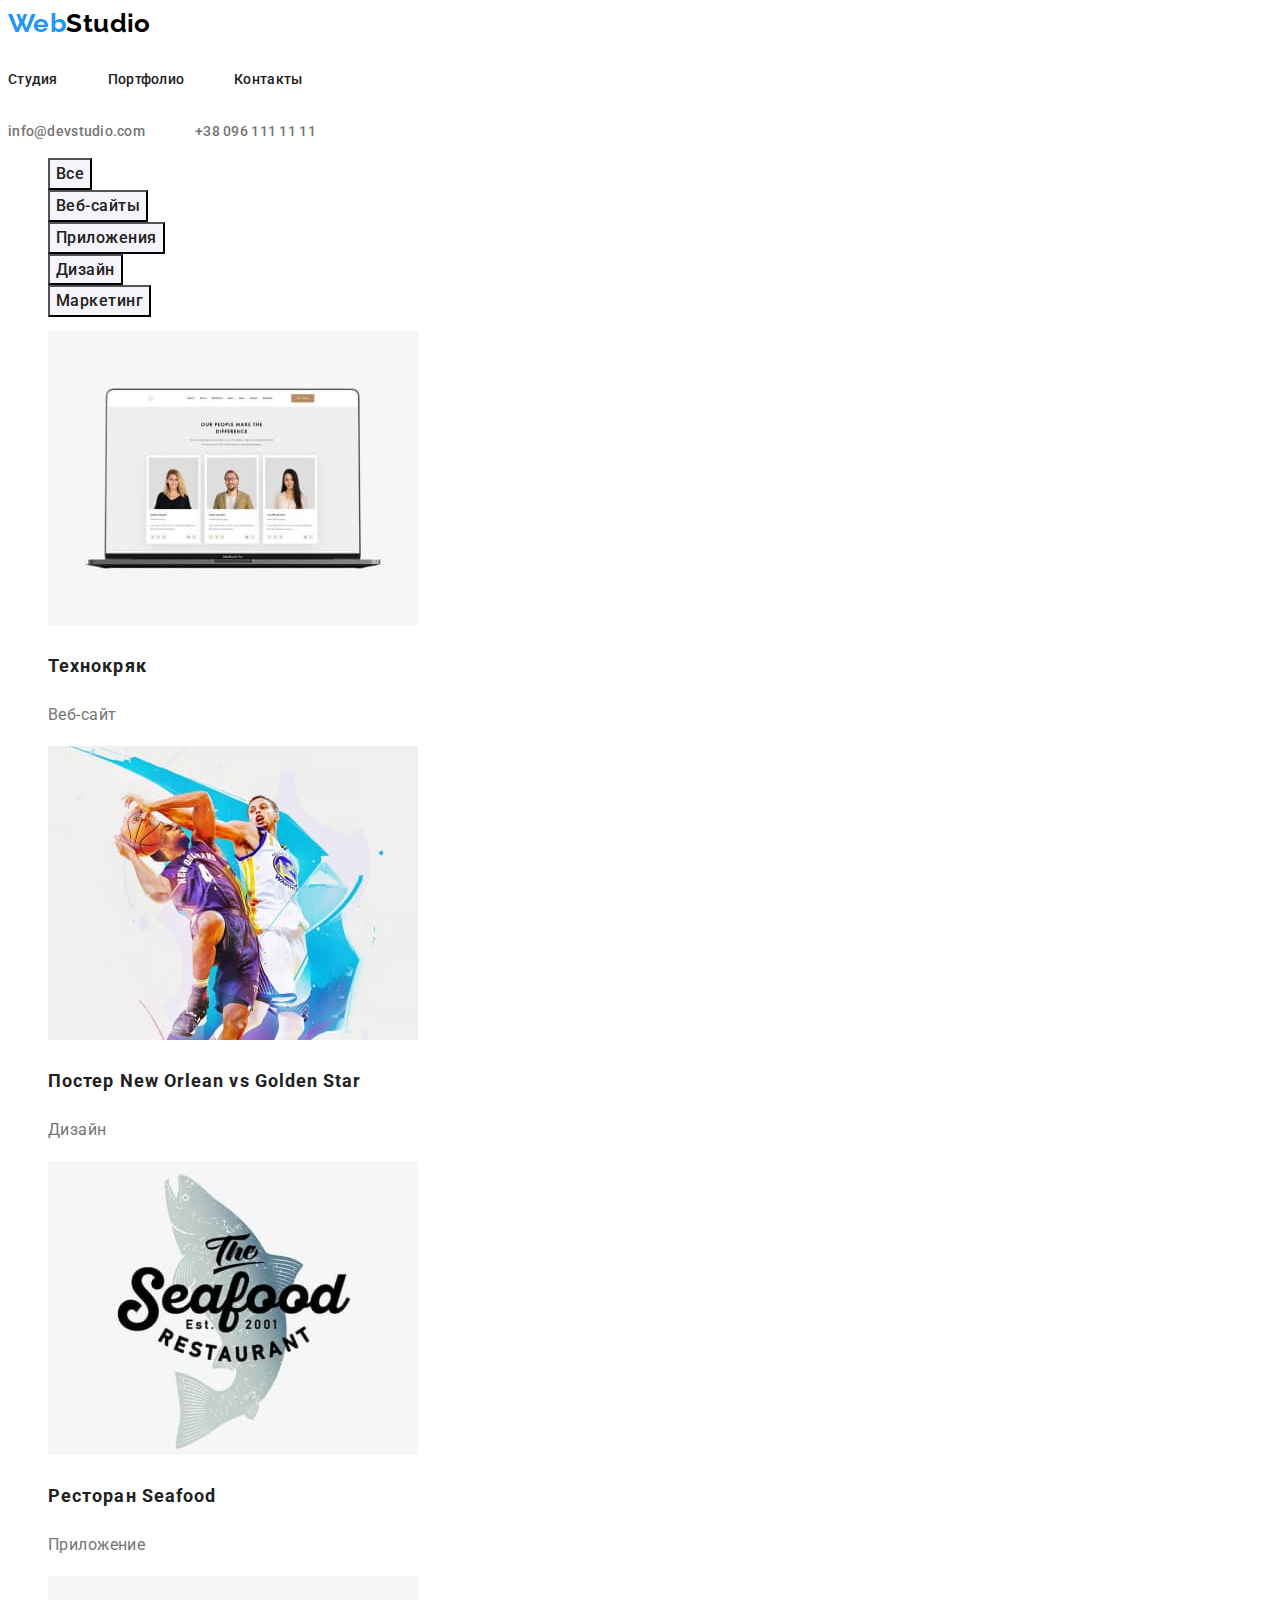
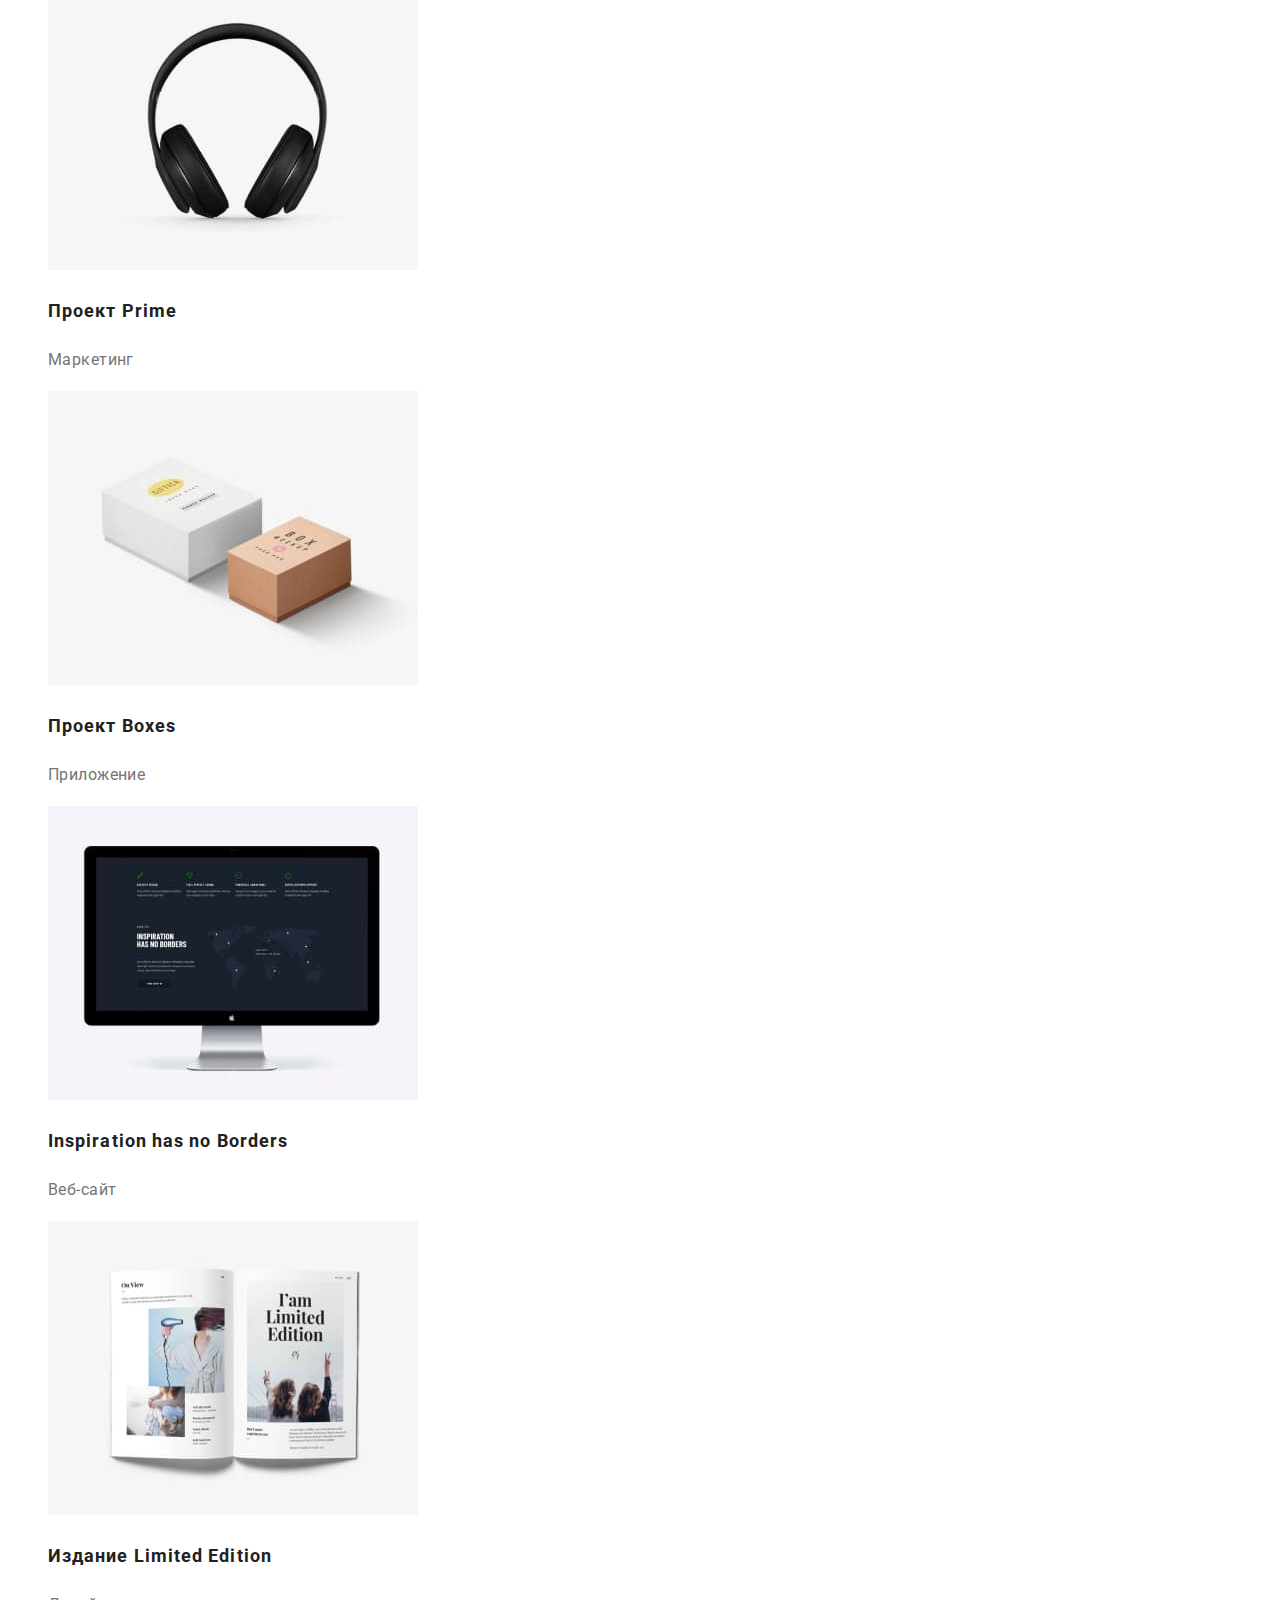
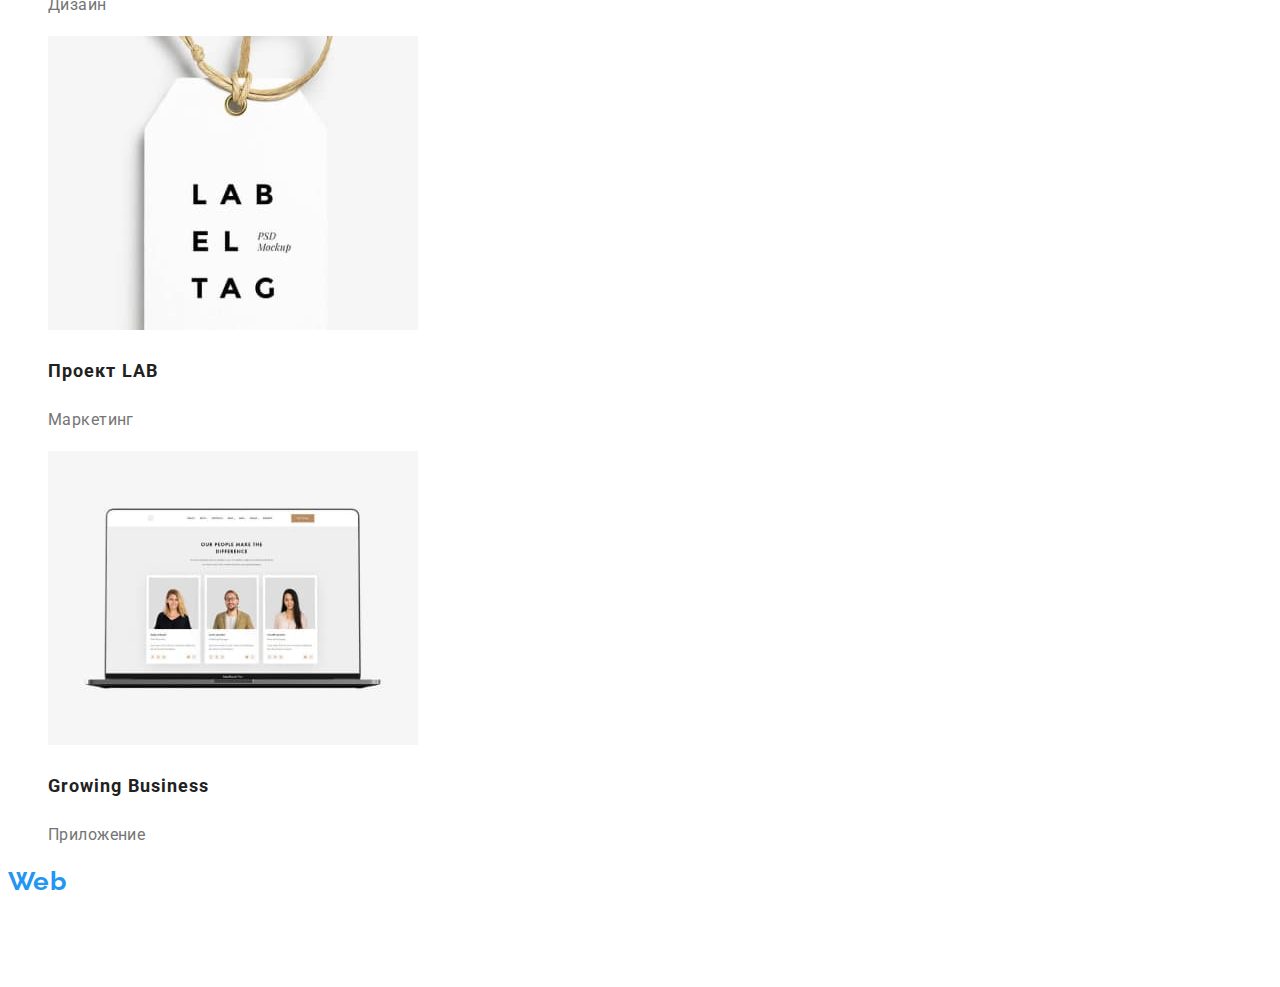
==== portfolio.html @ ee270eeb "Добавляет геометрию для index.html" ====
<!DOCTYPE html>
<html lang="ru">
  <head>
    <meta charset="UTF-8" />
    <meta http-equiv="X-UA-Compatible" content="IE=edge" />
    <meta name="viewport" content="width=device-width, initial-scale=1.0" />
    <title>Портфолио</title>
    <link rel="stylesheet" href="./css/styles.css" />
    <link
      href="https://fonts.googleapis.com/css2?family=Raleway:wght@700&family=Roboto:wght@400;500;700;900&display=swap"
      rel="stylesheet"
    />
  </head>
  <body>
    <header>
      <nav>
        <a href="./index.html" class="logo">
          <span class="logo-accent">Web</span><span class="logo-secondary">Studio</span>
        </a>

        <ul class="nav-list">
          <li><a href="./index.html" class="navigation">Студия</a></li>
          <li><a href="./portfolio.html" class="navigation">Портфолио</a></li>
          <li><a href="" class="navigation">Контакты</a></li>
        </ul>
      </nav>

      <ul class="contacts">
        <li><a href="mailto:info@devstudio.com" class="contact-link">info@devstudio.com</a></li>
        <li><a href="tel:+380961111111" class="contact-link">+38 096 111 11 11</a></li>
      </ul>
    </header>

    <main>
      <section>
        <ul class="portfolio-menu">
          <li><button type="button" class="portfolio-filter">Все</button></li>
          <li><button type="button" class="portfolio-filter">Веб-сайты</button></li>
          <li><button type="button" class="portfolio-filter">Приложения</button></li>
          <li><button type="button" class="portfolio-filter">Дизайн</button></li>
          <li><button type="button" class="portfolio-filter">Маркетинг</button></li>
        </ul>
      </section>

      <section>
        <ul class="portfolio-list">
          <li>
            <a href="#" class="portfolio-link">
              <img src="./images/portfolio1.jpg" alt="веб-сайт на экране лаптопа" width="370" />
              <h2 class="portfolio-title"><span class="title-style">Технокряк</span></h2>
              <p class="portfolio-description"><span class="descrition-style">Веб-сайт</span></p>
            </a>
          </li>
          <li>
            <a href="#" class="portfolio-link">
              <img src="./images/portfolio2.jpg" alt="баскетболисты в прыжке" width="370" />
              <h2 class="portfolio-title">
                <span class="title-style">Постер New Orlean vs Golden Star</span>
              </h2>
              <p class="portfolio-description"><span class="descrition-style">Дизайн</span></p>
            </a>
          </li>

          <li>
            <a href="#" class="portfolio-link">
              <img src="./images/portfolio3.jpg" alt="лого ресторана" width="370" />
              <h2 class="portfolio-title"><span class="title-style">Ресторан Seafood</span></h2>
              <p class="portfolio-description"><span class="descrition-style">Приложение</span></p>
            </a>
          </li>

          <li>
            <a href="#" class="portfolio-link">
              <img src="./images/portfolio4.jpg" alt="наушники" width="370" />
              <h2 class="portfolio-title"><span class="title-style">Проект Prime</span></h2>
              <p class="portfolio-description"><span class="descrition-style">Маркетинг</span></p>
            </a>
          </li>

          <li>
            <a href="#" class="portfolio-link">
              <img src="./images/portfolio5.jpg" alt="две коробки" width="370" />
              <h2 class="portfolio-title"><span class="title-style">Проект Boxes</span></h2>
              <p class="portfolio-description"><span class="descrition-style">Приложение</span></p>
            </a>
          </li>

          <li>
            <a href="#" class="portfolio-link">
              <img src="./images/portfolio6.jpg" alt="монитор" width="370" />
              <h2 class="portfolio-title">
                <span class="title-style">Inspiration has no Borders</span>
              </h2>
              <p class="portfolio-description"><span class="descrition-style">Веб-сайт</span></p>
            </a>
          </li>

          <li>
            <a href="#" class="portfolio-link">
              <img src="./images/portfolio7.jpg" alt="открытый журнал" width="370" />
              <h2 class="portfolio-title">
                <span class="title-style">Издание Limited Edition</span>
              </h2>
              <p class="portfolio-description"><span class="descrition-style">Дизайн</span></p>
            </a>
          </li>

          <li>
            <a href="#" class="portfolio-link">
              <img src="./images/portfolio8.jpg" alt="бирка" width="370" />
              <h2 class="portfolio-title"><span class="title-style">Проект LAB</span></h2>
              <p class="portfolio-description"><span class="descrition-style">Маркетинг</span></p>
            </a>
          </li>

          <li>
            <a href="#" class="portfolio-link">
              <img src="./images/portfolio1.jpg" alt="работа за ноутбуком" width="370" />
              <h2 class="portfolio-title"><span class="title-style">Growing Business</span></h2>
              <p class="portfolio-description"><span class="descrition-style">Приложение</span></p>
            </a>
          </li>
        </ul>
      </section>
    </main>

    <footer>
      <a href="./index.html" class="logo">
        <span class="logo-accent">Web</span><span class="logo-alternative">Studio</span></a
      >
      <address>
        <p class="address">г. Киев, пр-т Леси Украинки, 26</p>
        <ul class="footer-contacts">
          <li><a href="mailto:info@example.com" class="footer-contact">info@example.com</a></li>
          <li><a href="tel:+380991111111" class="footer-contact">+38 099 111 11 11</a></li>
        </ul>
      </address>
    </footer>
  </body>
</html>
---- css/styles.css ----
:root {
  --accent-color: #2196f3;
  --text-color: #757575;
  --title-color: #212121;
  --background-color: #2f303a;
}

body {
  font-family: 'Roboto', sans-serif;
  font-style: normal;
  font-weight: 400;
  font-size: 14px;
  line-height: 1.71;
  letter-spacing: 0.03em;
}

/* Header */

.header {
  border-bottom: 1px solid #ececec;
}

.container {
  margin-right: auto;
  margin-left: auto;
  padding-left: 15px;
  padding-right: 15px;

  width: 1200px;
}

.flex {
  display: flex;
  align-items: center;
}

.logo {
  margin-right: 93px;
  padding-top: 24px;
  padding-bottom: 25px;

  font-family: 'Raleway', sans-serif;
  font-weight: 700;
  font-size: 26px;
  line-height: 1.19;
  text-decoration: none;
}

.logo-accent {
  color: var(--accent-color);
}

.logo-secondary {
  color: #000000;
}

.nav-list {
  margin: 0;
  padding: 0;
  display: flex;

  list-style-type: none;
}

.nav-list li:not(:last-child) {
  margin-right: 50px;
}

.navigation {
  display: block;
  padding-top: 32px;
  padding-bottom: 32px;

  color: var(--title-color);
  font-weight: 500;
  font-size: 14px;
  line-height: 1.14;
  letter-spacing: 0.02em;
  text-decoration: none;
}

.navigation.current {
  color: var(--accent-color);
}

.navigation:hover,
.navigation:focus {
  color: var(--accent-color);
}

.contacts {
  display: flex;
  margin: 0;
  margin-left: auto;
  padding: 0;

  list-style-type: none;
}

.contacts li:not(:last-child) {
  margin-right: 50px;
}

.contact-link {
  padding-top: 32px;
  padding-bottom: 32px;

  color: var(--text-color);
  font-weight: 500;
  font-size: 14px;
  line-height: 1.14;
  letter-spacing: 0.02em;
  text-decoration: none;
}

.contact-link:hover,
.contact-link:focus {
  color: var(--accent-color);
}

/* Main */

.section {
  padding-top: 94px;
  padding-bottom: 94px;
}

.section.hero {
  padding-top: 200px;
  padding-bottom: 200px;

  background: var(--background-color);

  text-align: center;
}

.main-title {
  margin-top: 0;
  margin-bottom: 30px;

  font-weight: 900;
  font-size: 44px;
  line-height: 1.36;
  letter-spacing: 0.06em;
  text-transform: uppercase;
  color: #ffffff;
}

.button {
  display: inline-block;
  padding: 10px 32px;

  box-shadow: 0px 4px 4px rgba(0, 0, 0, 0.15);
  border-radius: 4px;

  background: #188ce8;
  font-weight: 700;
  font-size: 16px;
  line-height: 1.88;
  letter-spacing: 0.06em;
  color: #ffffff;
  border: none;

  cursor: pointer;
}

.details {
  margin: 0;
  padding: 0;

  list-style-type: none;
}

.details-item:not(:last-child) {
  margin-right: 30px;
}

.details-title {
  margin-top: 0;
  margin-bottom: 10;
  padding: 0;

  font-weight: 700;
  font-size: 14px;
  line-height: 1.14;
  text-transform: uppercase;
  color: var(--title-color);
}

.details-desc {
  color: var(--text-color);
  margin: 0;
  padding: 0;
}

.title {
  margin-top: 0;
  margin-bottom: 50px;
  padding: 0;

  color: var(--title-color);
  font-weight: 700;
  font-size: 36px;
  line-height: 1.16;
  text-align: center;
}

.work-desc-list {
  margin: 0;
  padding: 0;

  list-style-type: none;
  justify-content: space-between;
}

.work-img {
  display: block;
}

.section.grey {
  background-color: #f5f4fa;
}

.employee-list {
  margin: 0;
  padding: 0;
  justify-content: space-between;

  list-style-type: none;
}

.employee-card {
  background: #ffffff;
  box-shadow: 0px 1px 3px rgba(0, 0, 0, 0.12), 0px 1px 1px rgba(0, 0, 0, 0.14),
    0px 2px 1px rgba(0, 0, 0, 0.2);
  border-radius: 0px 0px 4px 4px;
}

.employee-name {
  margin-top: 30px;
  margin-bottom: 10px;
  text-align: center;

  font-weight: 500;
  font-size: 16px;
  line-height: 1.18;
}

.employee-position {
  margin-top: 0;
  margin-bottom: 30px;
  text-align: center;

  font-weight: 400;
  font-size: 16px;
  line-height: 1.18;
  color: var(--text-color);
}

/* Footer */

.footer {
  padding-top: 60px;
  padding-bottom: 60px;

  background-color: var(--background-color);
}

.logo-footer {
  margin-top: 0;
  margin-right: 0;
  margin-bottom: 20px;
  padding: 0;
  display: inline-block;
}

.logo-alternative {
  color: #fff;
}

.address {
  margin-top: 0;
  margin-bottom: 9px;

  color: #fff;
  font-style: normal;
}

.footer-contacts {
  margin: 0;
  padding: 0;
  list-style-type: none;
}

.contact-item:not(:last-child) {
  margin-bottom: 9px;
}

.footer-contact {
  font-style: normal;
  color: rgba(255, 255, 255, 0.6);
  text-decoration: none;
}

.footer-contact:hover,
.footer-contact:focus {
  color: var(--accent-color);
}

/* Portfolio */

.portfolio-menu {
  list-style-type: none;
}

.portfolio-filter {
  font-family: 'Roboto', sans-serif;
  font-weight: 500;
  font-size: 16px;
  line-height: 1.62;
  letter-spacing: 0.03em;
  color: var(--title-color);
  background-color: #f5f4fa;

  cursor: pointer;
}

.portfolio-filter:focus,
.portfolio-filter:hover {
  color: #fff;
  background-color: var(--accent-color);
}

.portfolio-list {
  list-style-type: none;
}

.portfolio-link {
  text-decoration: none;
}

.portfolio-title {
  font-weight: 700;
  font-size: 18px;
  line-height: 2;
  letter-spacing: 0.06em;

  color: var(--title-color);
}

.title-style:hover,
.title-style:focus,
.descrition-style:hover,
.descrition-style:focus {
  color: var(--accent-color);
}

.portfolio-description {
  font-size: 16px;
  line-height: 1.88;
  color: var(--text-color);
}
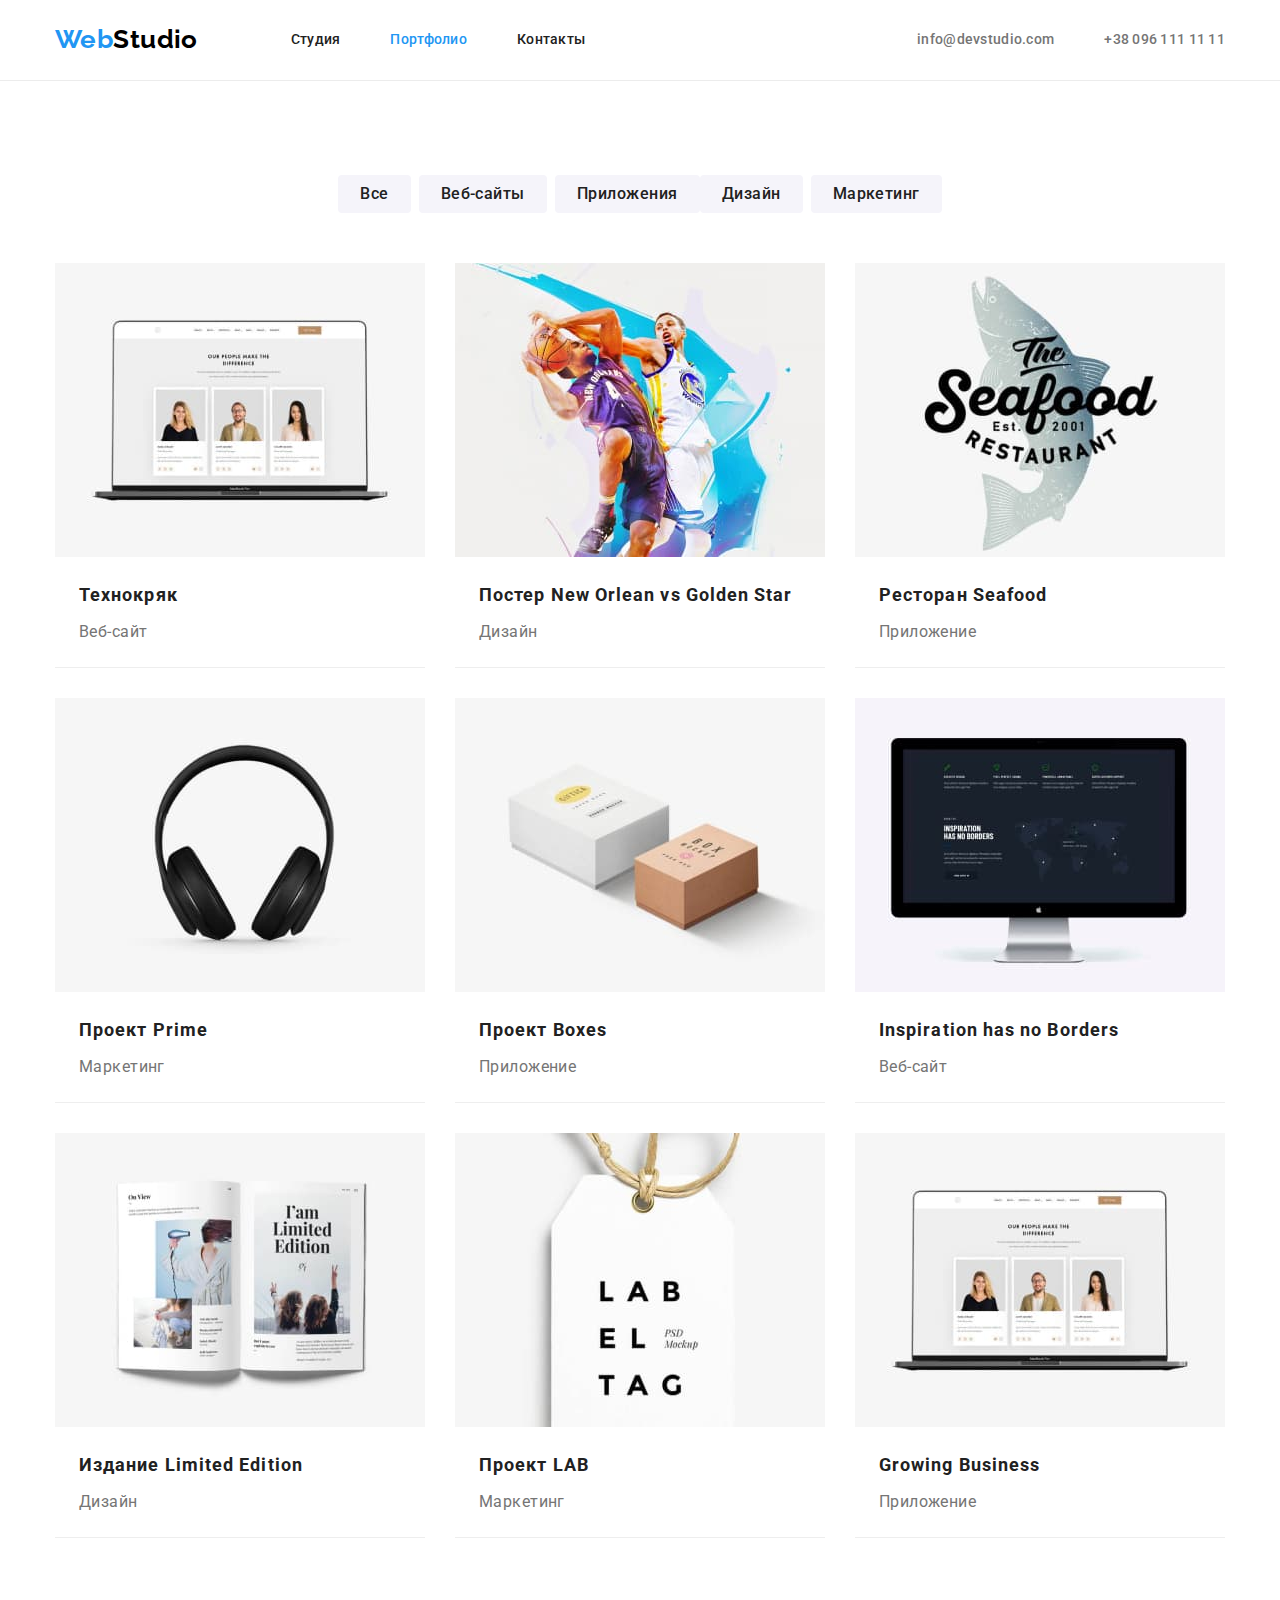
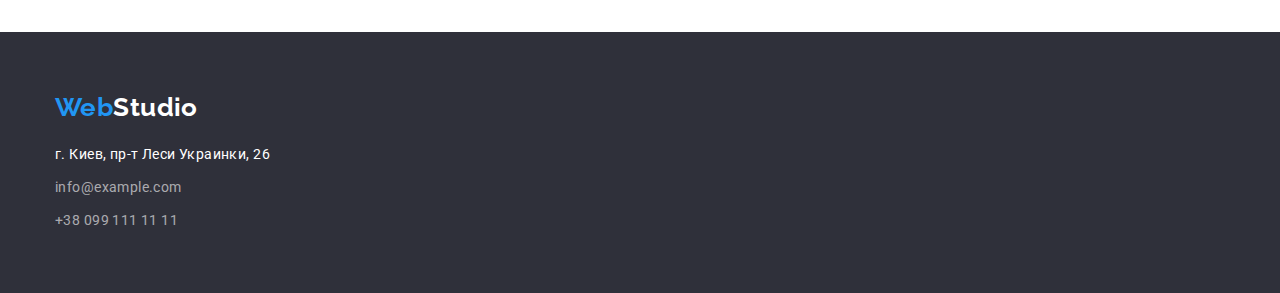
==== commit 75487480: "Добавил геометрию для portfolio.html" ====
--- a/portfolio.html
+++ b/portfolio.html
@@ -5,136 +5,177 @@
     <meta http-equiv="X-UA-Compatible" content="IE=edge" />
     <meta name="viewport" content="width=device-width, initial-scale=1.0" />
     <title>Портфолио</title>
-    <link rel="stylesheet" href="./css/styles.css" />
     <link
       href="https://fonts.googleapis.com/css2?family=Raleway:wght@700&family=Roboto:wght@400;500;700;900&display=swap"
       rel="stylesheet"
     />
+    <link
+      rel="stylesheet"
+      href="https://cdnjs.cloudflare.com/ajax/libs/modern-normalize/1.1.0/modern-normalize.min.css"
+    />
+    <link rel="stylesheet" href="./css/styles.css" />
   </head>
+
   <body>
-    <header>
-      <nav>
-        <a href="./index.html" class="logo">
-          <span class="logo-accent">Web</span><span class="logo-secondary">Studio</span>
-        </a>
+    <header class="header">
+      <div class="container flex">
+        <nav class="flex">
+          <a href="./index.html" class="logo"
+            ><span class="logo-accent">Web</span><span class="logo-secondary">Studio</span></a
+          >
 
-        <ul class="nav-list">
-          <li><a href="./index.html" class="navigation">Студия</a></li>
-          <li><a href="./portfolio.html" class="navigation">Портфолио</a></li>
-          <li><a href="" class="navigation">Контакты</a></li>
+          <ul class="nav-list">
+            <li><a href="./index.html" class="navigation">Студия</a></li>
+            <li><a href="./portfolio.html" class="navigation current">Портфолио</a></li>
+            <li><a href="" class="navigation">Контакты</a></li>
+          </ul>
+        </nav>
+
+        <ul class="contacts">
+          <li><a href="mailto:info@devstudio.com" class="contact-link">info@devstudio.com</a></li>
+          <li><a href="tel:+380961111111" class="contact-link">+38 096 111 11 11</a></li>
         </ul>
-      </nav>
-
-      <ul class="contacts">
-        <li><a href="mailto:info@devstudio.com" class="contact-link">info@devstudio.com</a></li>
-        <li><a href="tel:+380961111111" class="contact-link">+38 096 111 11 11</a></li>
-      </ul>
+      </div>
     </header>
 
     <main>
-      <section>
-        <ul class="portfolio-menu">
-          <li><button type="button" class="portfolio-filter">Все</button></li>
-          <li><button type="button" class="portfolio-filter">Веб-сайты</button></li>
-          <li><button type="button" class="portfolio-filter">Приложения</button></li>
-          <li><button type="button" class="portfolio-filter">Дизайн</button></li>
-          <li><button type="button" class="portfolio-filter">Маркетинг</button></li>
-        </ul>
-      </section>
+      <section class="section">
+        <div class="container">
 
-      <section>
-        <ul class="portfolio-list">
-          <li>
-            <a href="#" class="portfolio-link">
-              <img src="./images/portfolio1.jpg" alt="веб-сайт на экране лаптопа" width="370" />
-              <h2 class="portfolio-title"><span class="title-style">Технокряк</span></h2>
-              <p class="portfolio-description"><span class="descrition-style">Веб-сайт</span></p>
-            </a>
+        <h1 hidden>Наши работы</h1>
+        <ul class="portfolio-menu flex">
+          <li class="menu-item">
+            <button type="button" class="portfolio-filter">Все</button>
           </li>
-          <li>
-            <a href="#" class="portfolio-link">
-              <img src="./images/portfolio2.jpg" alt="баскетболисты в прыжке" width="370" />
-              <h2 class="portfolio-title">
-                <span class="title-style">Постер New Orlean vs Golden Star</span>
-              </h2>
-              <p class="portfolio-description"><span class="descrition-style">Дизайн</span></p>
-            </a>
+          <li class="menu-item">
+            <button type="button" class="portfolio-filter">Веб-сайты</button>
           </li>
-
-          <li>
-            <a href="#" class="portfolio-link">
-              <img src="./images/portfolio3.jpg" alt="лого ресторана" width="370" />
-              <h2 class="portfolio-title"><span class="title-style">Ресторан Seafood</span></h2>
-              <p class="portfolio-description"><span class="descrition-style">Приложение</span></p>
-            </a>
+          <li class=menuo-item">
+            <button type="button" class="portfolio-filter">Приложения</button>
           </li>
-
-          <li>
-            <a href="#" class="portfolio-link">
-              <img src="./images/portfolio4.jpg" alt="наушники" width="370" />
-              <h2 class="portfolio-title"><span class="title-style">Проект Prime</span></h2>
-              <p class="portfolio-description"><span class="descrition-style">Маркетинг</span></p>
-            </a>
+          <li class="menu-item">
+            <button type="button" class="portfolio-filter">Дизайн</button>
           </li>
-
-          <li>
-            <a href="#" class="portfolio-link">
-              <img src="./images/portfolio5.jpg" alt="две коробки" width="370" />
-              <h2 class="portfolio-title"><span class="title-style">Проект Boxes</span></h2>
-              <p class="portfolio-description"><span class="descrition-style">Приложение</span></p>
-            </a>
-          </li>
-
-          <li>
-            <a href="#" class="portfolio-link">
-              <img src="./images/portfolio6.jpg" alt="монитор" width="370" />
-              <h2 class="portfolio-title">
-                <span class="title-style">Inspiration has no Borders</span>
-              </h2>
-              <p class="portfolio-description"><span class="descrition-style">Веб-сайт</span></p>
-            </a>
-          </li>
-
-          <li>
-            <a href="#" class="portfolio-link">
-              <img src="./images/portfolio7.jpg" alt="открытый журнал" width="370" />
-              <h2 class="portfolio-title">
-                <span class="title-style">Издание Limited Edition</span>
-              </h2>
-              <p class="portfolio-description"><span class="descrition-style">Дизайн</span></p>
-            </a>
-          </li>
-
-          <li>
-            <a href="#" class="portfolio-link">
-              <img src="./images/portfolio8.jpg" alt="бирка" width="370" />
-              <h2 class="portfolio-title"><span class="title-style">Проект LAB</span></h2>
-              <p class="portfolio-description"><span class="descrition-style">Маркетинг</span></p>
-            </a>
-          </li>
-
-          <li>
-            <a href="#" class="portfolio-link">
-              <img src="./images/portfolio1.jpg" alt="работа за ноутбуком" width="370" />
-              <h2 class="portfolio-title"><span class="title-style">Growing Business</span></h2>
-              <p class="portfolio-description"><span class="descrition-style">Приложение</span></p>
-            </a>
+          <li class="menu-item">
+            <button type="button" class="portfolio-filter">Маркетинг</button>
           </li>
         </ul>
+
+        
+          <ul class="portfolio-list flex">
+            <li class="portfolio-item">
+              <a href="#" class="portfolio-link">
+                <img src="./images/portfolio1.jpg" alt="веб-сайт на экране лаптопа" width="370" 
+                class="portfolio-img"/>
+                <h2 class="portfolio-title"><span class="title-style">Технокряк</span></h2>
+                <p class="portfolio-description"><span class="descrition-style">Веб-сайт</span></p>
+              </a>
+            </li>
+            <li class="portfolio-item">
+              <a href="#" class="portfolio-link">
+                <img src="./images/portfolio2.jpg" alt="баскетболисты в прыжке" width="370" 
+                class="portfolio-img"/>
+                <h2 class="portfolio-title">
+                  <span class="title-style">Постер New Orlean vs Golden Star</span>
+                </h2>
+                <p class="portfolio-description"><span class="descrition-style">Дизайн</span></p>
+              </a>
+            </li>
+
+            <li class="portfolio-item">
+              <a href="#" class="portfolio-link">
+                <img src="./images/portfolio3.jpg" alt="лого ресторана" width="370" 
+                class="portfolio-img"/>
+                <h2 class="portfolio-title"><span class="title-style">Ресторан Seafood</span></h2>
+                <p class="portfolio-description">
+                  <span class="descrition-style">Приложение</span>
+                </p>
+              </a>
+            </li>
+
+            <li class="portfolio-item">
+              <a href="#" class="portfolio-link">
+                <img src="./images/portfolio4.jpg" alt="наушники" width="370" 
+                class="portfolio-img"/>
+                <h2 class="portfolio-title"><span class="title-style">Проект Prime</span></h2>
+                <p class="portfolio-description"><span class="descrition-style">Маркетинг</span></p>
+              </a>
+            </li>
+
+            <li class="portfolio-item">
+              <a href="#" class="portfolio-link">
+                <img src="./images/portfolio5.jpg" alt="две коробки" width="370" 
+                class="portfolio-img"/>
+                <h2 class="portfolio-title"><span class="title-style">Проект Boxes</span></h2>
+                <p class="portfolio-description">
+                  <span class="descrition-style">Приложение</span>
+                </p>
+              </a>
+            </li>
+
+            <li class="portfolio-item">
+              <a href="#" class="portfolio-link">
+                <img src="./images/portfolio6.jpg" alt="монитор" width="370" 
+                class="portfolio-img"/>
+                <h2 class="portfolio-title">
+                  <span class="title-style">Inspiration has no Borders</span>
+                </h2>
+                <p class="portfolio-description"><span class="descrition-style">Веб-сайт</span></p>
+              </a>
+            </li>
+
+            <li class="portfolio-item">
+              <a href="#" class="portfolio-link">
+                <img src="./images/portfolio7.jpg" alt="открытый журнал" width="370" 
+                class="portfolio-img"/>
+                <h2 class="portfolio-title">
+                  <span class="title-style">Издание Limited Edition</span>
+                </h2>
+                <p class="portfolio-description"><span class="descrition-style">Дизайн</span></p>
+              </a>
+            </li>
+
+            <li class="portfolio-item">
+              <a href="#" class="portfolio-link">
+                <img src="./images/portfolio8.jpg" alt="бирка" width="370" 
+                class="portfolio-img"/>
+                <h2 class="portfolio-title"><span class="title-style">Проект LAB</span></h2>
+                <p class="portfolio-description"><span class="descrition-style">Маркетинг</span></p>
+              </a>
+            </li>
+
+            <li class="portfolio-item">
+              <a href="#" class="portfolio-link">
+                <img src="./images/portfolio1.jpg" alt="работа за ноутбуком" width="370" 
+                class="portfolio-img"/>
+                <h2 class="portfolio-title"><span class="title-style">Growing Business</span></h2>
+                <p class="portfolio-description">
+                  <span class="descrition-style">Приложение</span>
+                </p>
+              </a>
+            </li>
+          </ul>
+        </div>
       </section>
     </main>
 
-    <footer>
-      <a href="./index.html" class="logo">
-        <span class="logo-accent">Web</span><span class="logo-alternative">Studio</span></a
-      >
-      <address>
-        <p class="address">г. Киев, пр-т Леси Украинки, 26</p>
-        <ul class="footer-contacts">
-          <li><a href="mailto:info@example.com" class="footer-contact">info@example.com</a></li>
-          <li><a href="tel:+380991111111" class="footer-contact">+38 099 111 11 11</a></li>
-        </ul>
-      </address>
+    <footer class="footer">
+      <div class="container">
+        <a href="./index.html" class="logo logo-footer">
+          <span class="logo-accent">Web</span><span class="logo-alternative">Studio</span></a
+        >
+        <address>
+          <p class="address">г. Киев, пр-т Леси Украинки, 26</p>
+          <ul class="footer-contacts">
+            <li class="contact-item">
+              <a href="mailto:info@example.com" class="footer-contact">info@example.com</a>
+            </li>
+            <li class="contact-item">
+              <a href="tel:+380991111111" class="footer-contact">+38 099 111 11 11</a>
+            </li>
+          </ul>
+        </address>
+      </div>
     </footer>
   </body>
 </html>
--- a/css/styles.css
+++ b/css/styles.css
@@ -38,6 +38,7 @@
   margin-right: 93px;
   padding-top: 24px;
   padding-bottom: 25px;
+  display: inline-block;
 
   font-family: 'Raleway', sans-serif;
   font-weight: 700;
@@ -137,6 +138,9 @@
 .main-title {
   margin-top: 0;
   margin-bottom: 30px;
+  margin-left: auto;
+  margin-right: auto;
+  width: 696px;
 
   font-weight: 900;
   font-size: 44px;
@@ -193,6 +197,10 @@
   padding: 0;
 }
 
+.about {
+  padding-top: 0;
+}
+
 .title {
   margin-top: 0;
   margin-bottom: 50px;
@@ -309,11 +317,23 @@
 
 /* Portfolio */
 
-.portfolio-menu {
-  list-style-type: none;
+.portfolio-menu.flex {
+  list-style-type: none;
+  margin-top: 0;
+  margin-bottom: 0;
+  padding: 0;
+
+  justify-content: center;
+}
+
+.menu-item:not(:last-child) {
+  margin-right: 8px;
 }
 
 .portfolio-filter {
+  display: inline-block;
+  padding: 6px 22px;
+
   font-family: 'Roboto', sans-serif;
   font-weight: 500;
   font-size: 16px;
@@ -322,6 +342,9 @@
   color: var(--title-color);
   background-color: #f5f4fa;
 
+  border-radius: 4px;
+  border: none;
+
   cursor: pointer;
 }
 
@@ -332,14 +355,41 @@
 }
 
 .portfolio-list {
-  list-style-type: none;
+  margin-top: 50px;
+  margin-bottom: 0;
+  padding: 0;
+  flex-wrap: wrap;
+
+  list-style-type: none;
+}
+
+.portfolio-item {
+  border-bottom: 1px solid #eeeeee;
+  width: calc((100% - 60px) / 3);
+}
+
+.portfolio-item:not(:nth-child(3n)) {
+  margin-right: 30px;
+}
+
+.portfolio-item:not(:nth-last-child(-n + 3)) {
+  margin-bottom: 30px;
 }
 
 .portfolio-link {
   text-decoration: none;
 }
 
+.portfolio-img {
+  display: block;
+}
+
 .portfolio-title {
+  margin-top: 20px;
+  margin-bottom: 4px;
+  margin-left: 24px;
+  margin-right: 24px;
+
   font-weight: 700;
   font-size: 18px;
   line-height: 2;
@@ -356,6 +406,11 @@
 }
 
 .portfolio-description {
+  margin-top: 0;
+  margin-bottom: 20px;
+  margin-left: 24px;
+  margin-right: 24px;
+
   font-size: 16px;
   line-height: 1.88;
   color: var(--text-color);
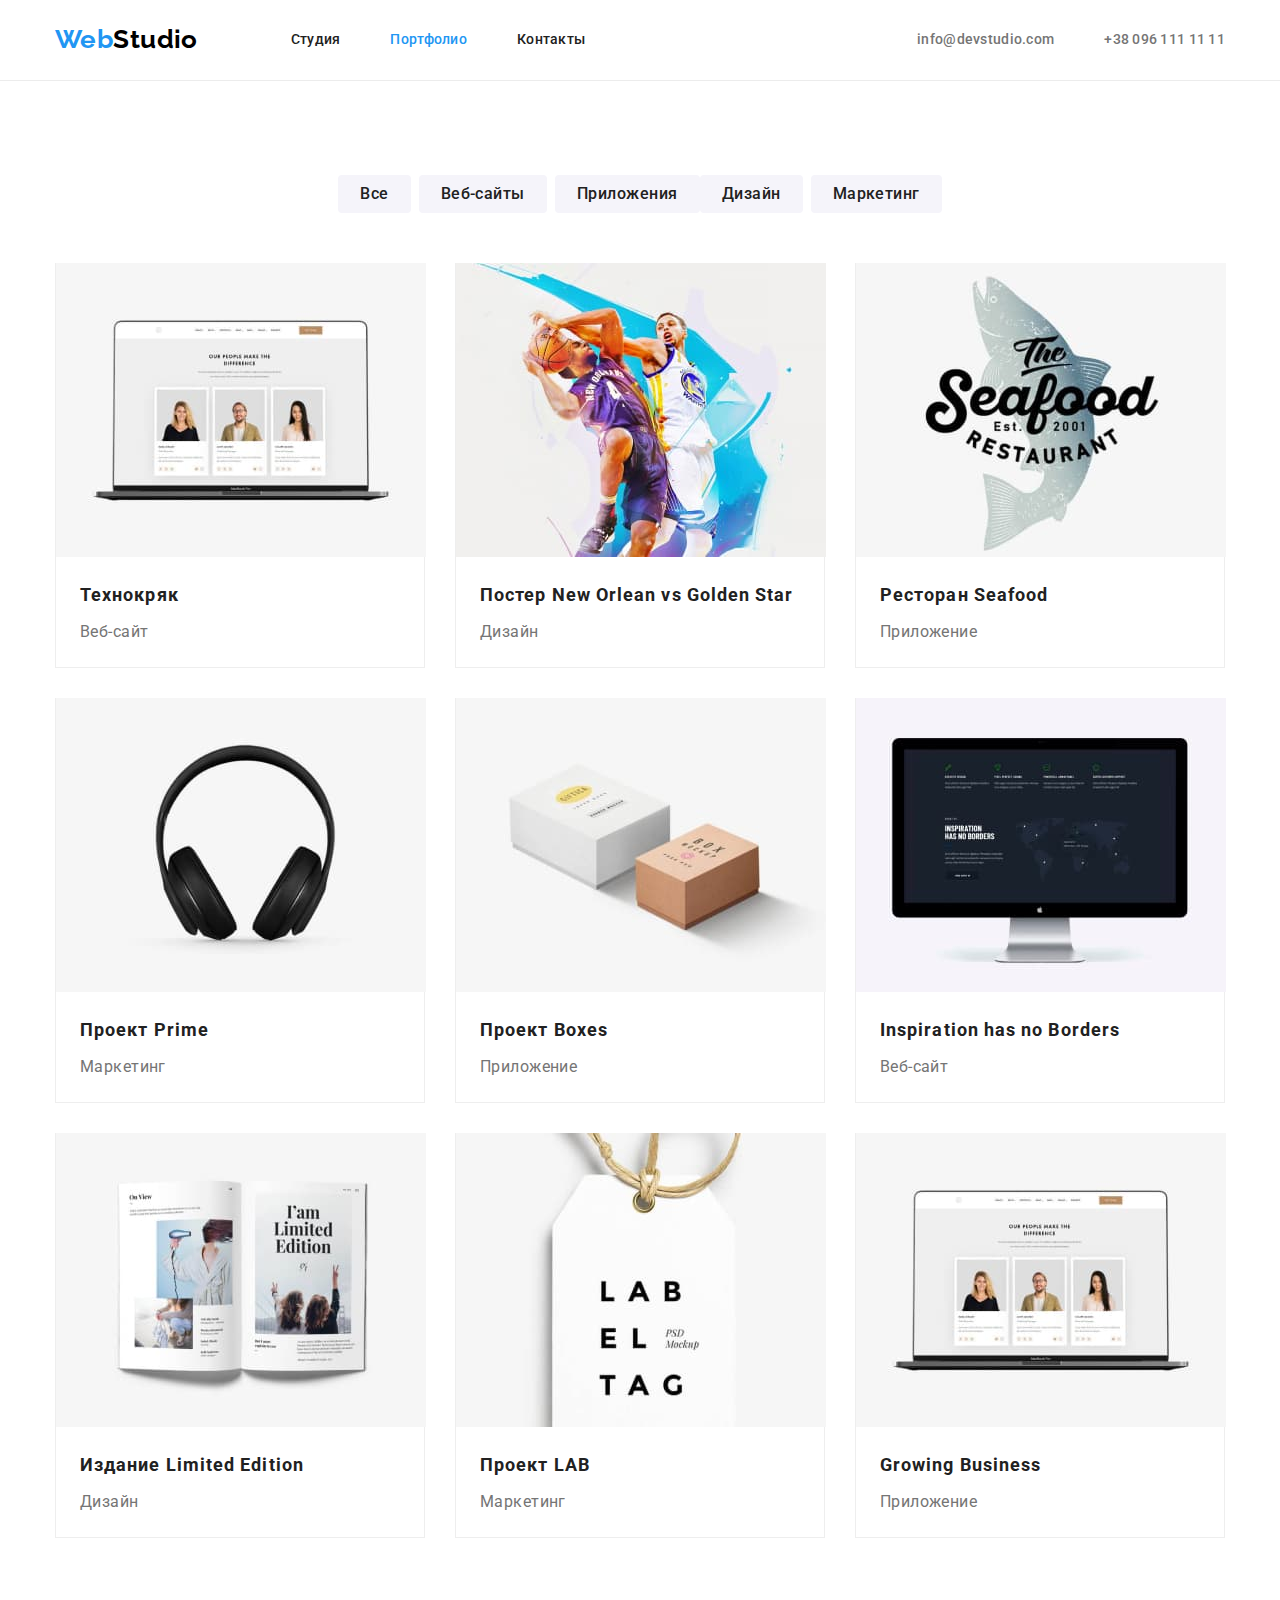
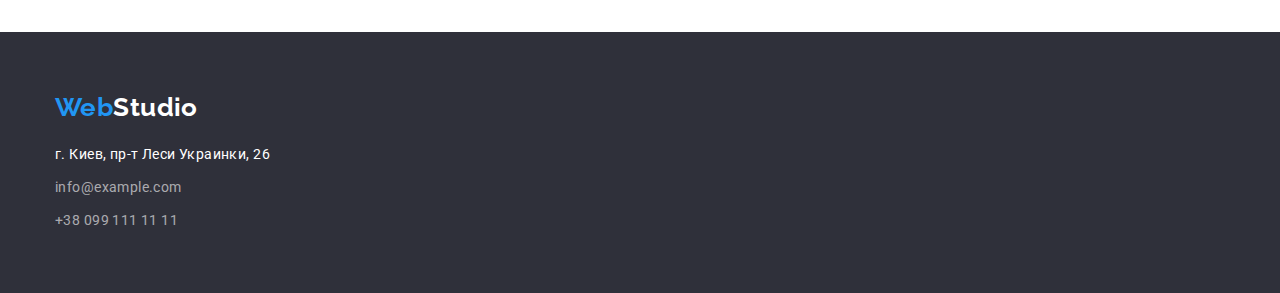
==== commit 026e750b: "Добавляет div подзаголовкам и описанию" ====
--- a/portfolio.html
+++ b/portfolio.html
@@ -67,18 +67,20 @@
               <a href="#" class="portfolio-link">
                 <img src="./images/portfolio1.jpg" alt="веб-сайт на экране лаптопа" width="370" 
                 class="portfolio-img"/>
-                <h2 class="portfolio-title"><span class="title-style">Технокряк</span></h2>
-                <p class="portfolio-description"><span class="descrition-style">Веб-сайт</span></p>
+                <div class="portfolio-about">
+                <h2 class="portfolio-title">Технокряк</h2>
+                <p class="portfolio-description">Веб-сайт</p>
+                </div>
               </a>
             </li>
             <li class="portfolio-item">
               <a href="#" class="portfolio-link">
                 <img src="./images/portfolio2.jpg" alt="баскетболисты в прыжке" width="370" 
                 class="portfolio-img"/>
-                <h2 class="portfolio-title">
-                  <span class="title-style">Постер New Orlean vs Golden Star</span>
-                </h2>
-                <p class="portfolio-description"><span class="descrition-style">Дизайн</span></p>
+                <div class="portfolio-about">
+                <h2 class="portfolio-title">Постер New Orlean vs Golden Star</h2>
+                <p class="portfolio-description">Дизайн</p>
+                </div>
               </a>
             </li>
 
@@ -86,10 +88,10 @@
               <a href="#" class="portfolio-link">
                 <img src="./images/portfolio3.jpg" alt="лого ресторана" width="370" 
                 class="portfolio-img"/>
-                <h2 class="portfolio-title"><span class="title-style">Ресторан Seafood</span></h2>
-                <p class="portfolio-description">
-                  <span class="descrition-style">Приложение</span>
-                </p>
+                <div class="portfolio-about">
+                <h2 class="portfolio-title">Ресторан Seafood</h2>
+                <p class="portfolio-description">Приложение</p>
+                </div>
               </a>
             </li>
 
@@ -97,8 +99,10 @@
               <a href="#" class="portfolio-link">
                 <img src="./images/portfolio4.jpg" alt="наушники" width="370" 
                 class="portfolio-img"/>
-                <h2 class="portfolio-title"><span class="title-style">Проект Prime</span></h2>
-                <p class="portfolio-description"><span class="descrition-style">Маркетинг</span></p>
+                <div class="portfolio-about">
+                <h2 class="portfolio-title">Проект Prime</h2>
+                <p class="portfolio-description">Маркетинг</p>
+                </div>
               </a>
             </li>
 
@@ -106,10 +110,10 @@
               <a href="#" class="portfolio-link">
                 <img src="./images/portfolio5.jpg" alt="две коробки" width="370" 
                 class="portfolio-img"/>
-                <h2 class="portfolio-title"><span class="title-style">Проект Boxes</span></h2>
-                <p class="portfolio-description">
-                  <span class="descrition-style">Приложение</span>
-                </p>
+                <div class="portfolio-about">
+                <h2 class="portfolio-title">Проект Boxes</h2>
+                <p class="portfolio-description">Приложение</p>
+                </div>
               </a>
             </li>
 
@@ -117,10 +121,10 @@
               <a href="#" class="portfolio-link">
                 <img src="./images/portfolio6.jpg" alt="монитор" width="370" 
                 class="portfolio-img"/>
-                <h2 class="portfolio-title">
-                  <span class="title-style">Inspiration has no Borders</span>
-                </h2>
-                <p class="portfolio-description"><span class="descrition-style">Веб-сайт</span></p>
+                <div class="portfolio-about">
+                <h2 class="portfolio-title">Inspiration has no Borders</h2>
+                <p class="portfolio-description">Веб-сайт</p>
+                </div>
               </a>
             </li>
 
@@ -128,10 +132,10 @@
               <a href="#" class="portfolio-link">
                 <img src="./images/portfolio7.jpg" alt="открытый журнал" width="370" 
                 class="portfolio-img"/>
-                <h2 class="portfolio-title">
-                  <span class="title-style">Издание Limited Edition</span>
-                </h2>
-                <p class="portfolio-description"><span class="descrition-style">Дизайн</span></p>
+                <div class="portfolio-about">
+                <h2 class="portfolio-title">Издание Limited Edition</h2>
+                <p class="portfolio-description">Дизайн</p>
+                </div>
               </a>
             </li>
 
@@ -139,8 +143,10 @@
               <a href="#" class="portfolio-link">
                 <img src="./images/portfolio8.jpg" alt="бирка" width="370" 
                 class="portfolio-img"/>
-                <h2 class="portfolio-title"><span class="title-style">Проект LAB</span></h2>
-                <p class="portfolio-description"><span class="descrition-style">Маркетинг</span></p>
+                <div class="portfolio-about">
+                <h2 class="portfolio-title">Проект LAB</h2>
+                <p class="portfolio-description">Маркетинг</p>
+                </div>
               </a>
             </li>
 
@@ -148,10 +154,10 @@
               <a href="#" class="portfolio-link">
                 <img src="./images/portfolio1.jpg" alt="работа за ноутбуком" width="370" 
                 class="portfolio-img"/>
-                <h2 class="portfolio-title"><span class="title-style">Growing Business</span></h2>
-                <p class="portfolio-description">
-                  <span class="descrition-style">Приложение</span>
-                </p>
+                <div class="portfolio-about">
+                <h2 class="portfolio-title">Growing Business</h2>
+                <p class="portfolio-description">Приложение</p>
+                </div>
               </a>
             </li>
           </ul>
--- a/css/styles.css
+++ b/css/styles.css
@@ -175,6 +175,10 @@
   list-style-type: none;
 }
 
+.details-item {
+  width: 270px;
+}
+
 .details-item:not(:last-child) {
   margin-right: 30px;
 }
@@ -244,8 +248,13 @@
   border-radius: 0px 0px 4px 4px;
 }
 
+.employee-about {
+  padding-top: 30px;
+  padding-bottom: 30px;
+}
+
 .employee-name {
-  margin-top: 30px;
+  margin-top: 0;
   margin-bottom: 10px;
   text-align: center;
 
@@ -256,7 +265,7 @@
 
 .employee-position {
   margin-top: 0;
-  margin-bottom: 30px;
+  margin-bottom: 0;
   text-align: center;
 
   font-weight: 400;
@@ -364,7 +373,8 @@
 }
 
 .portfolio-item {
-  border-bottom: 1px solid #eeeeee;
+  border: 1px solid #eeeeee;
+  border-top: none;
   width: calc((100% - 60px) / 3);
 }
 
@@ -384,11 +394,15 @@
   display: block;
 }
 
+.portfolio-about {
+  padding: 20px 24px;
+}
+
 .portfolio-title {
-  margin-top: 20px;
+  margin-top: 0;
   margin-bottom: 4px;
-  margin-left: 24px;
-  margin-right: 24px;
+  margin-left: 0;
+  margin-right: 0;
 
   font-weight: 700;
   font-size: 18px;
@@ -398,18 +412,15 @@
   color: var(--title-color);
 }
 
-.title-style:hover,
-.title-style:focus,
-.descrition-style:hover,
-.descrition-style:focus {
+.portfolio-title:hover,
+.portfolio-title:focus,
+.portfolio-description:hover,
+.portfolio-description:focus {
   color: var(--accent-color);
 }
 
 .portfolio-description {
-  margin-top: 0;
-  margin-bottom: 20px;
-  margin-left: 24px;
-  margin-right: 24px;
+  margin: 0;
 
   font-size: 16px;
   line-height: 1.88;
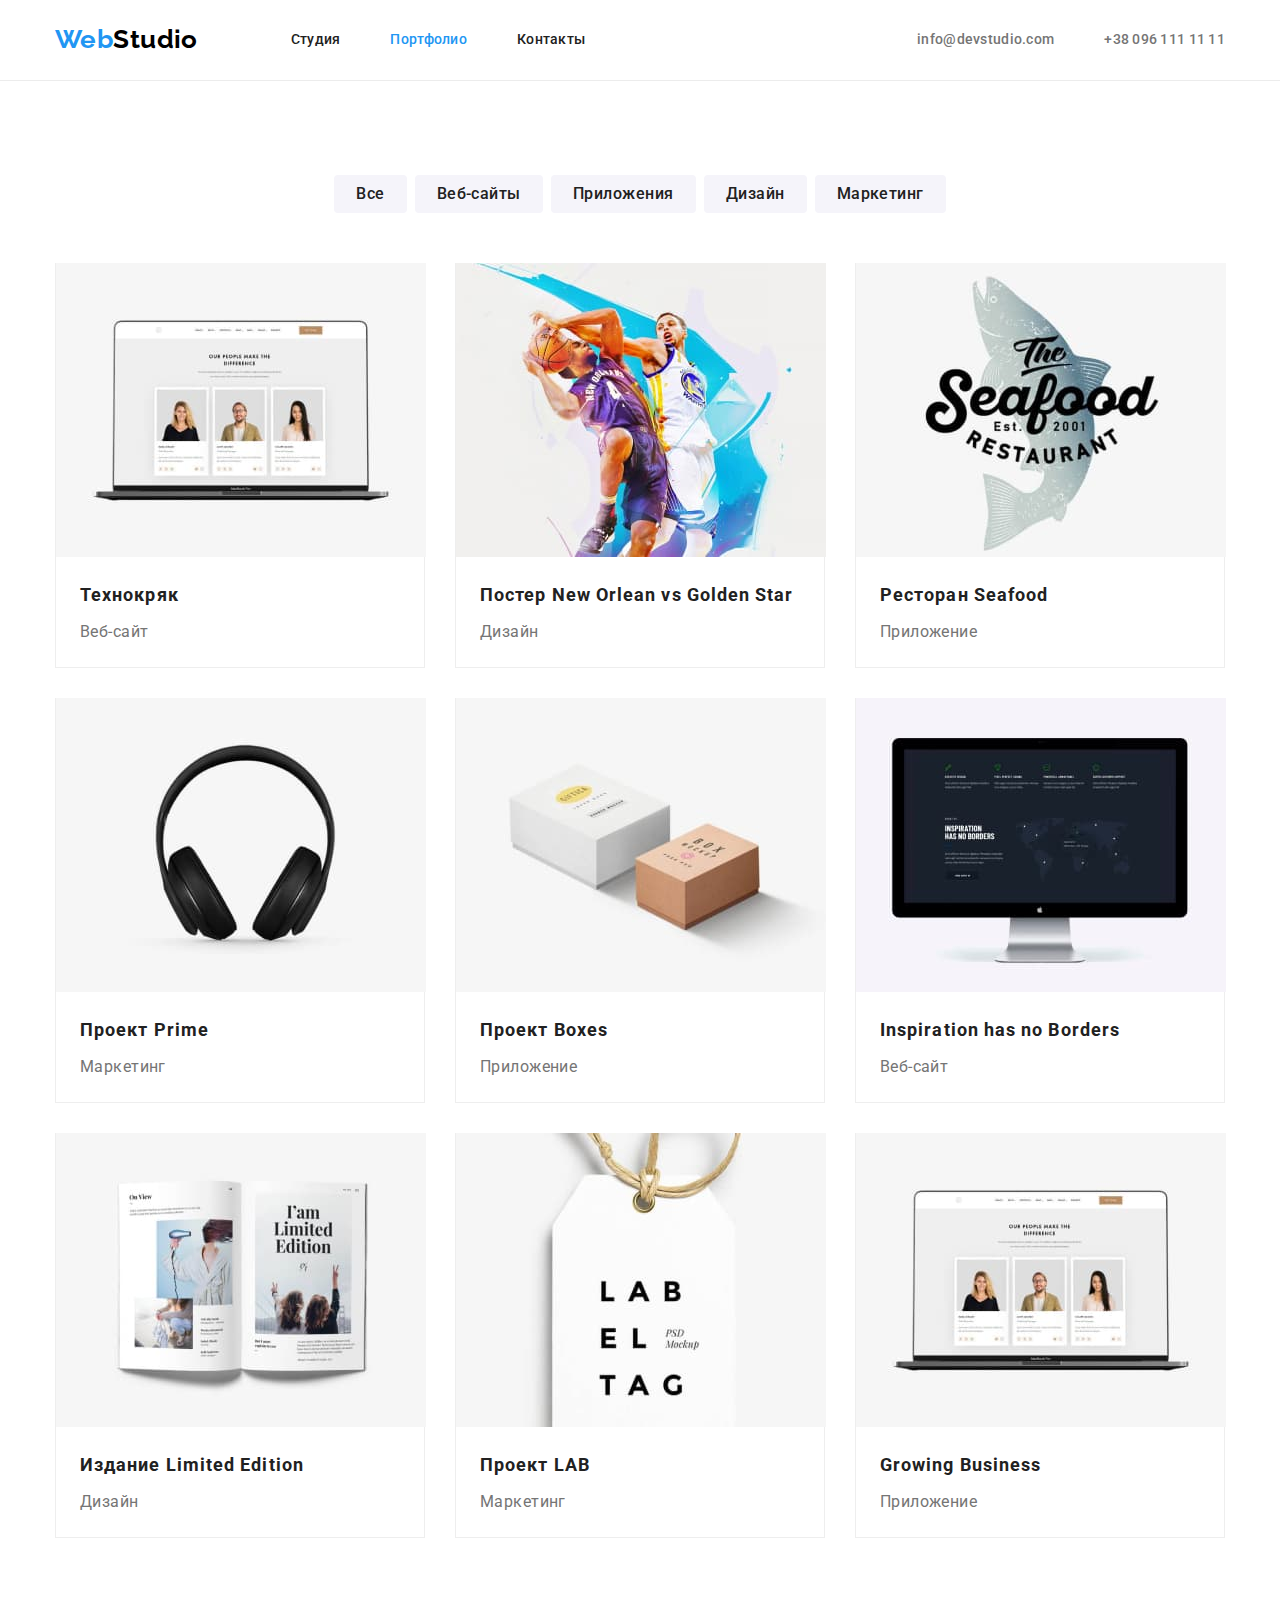
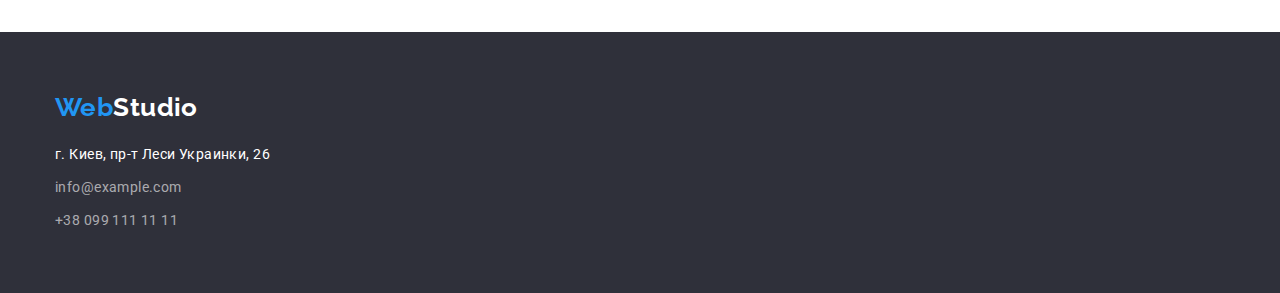
==== commit be24bb3e: "Исправляет опечатку" ====
--- a/portfolio.html
+++ b/portfolio.html
@@ -41,122 +41,151 @@
     <main>
       <section class="section">
         <div class="container">
-
-        <h1 hidden>Наши работы</h1>
-        <ul class="portfolio-menu flex">
-          <li class="menu-item">
-            <button type="button" class="portfolio-filter">Все</button>
-          </li>
-          <li class="menu-item">
-            <button type="button" class="portfolio-filter">Веб-сайты</button>
-          </li>
-          <li class=menuo-item">
-            <button type="button" class="portfolio-filter">Приложения</button>
-          </li>
-          <li class="menu-item">
-            <button type="button" class="portfolio-filter">Дизайн</button>
-          </li>
-          <li class="menu-item">
-            <button type="button" class="portfolio-filter">Маркетинг</button>
-          </li>
-        </ul>
-
-        
+          <h1 hidden>Наши работы</h1>
+          <ul class="portfolio-menu flex">
+            <li class="menu-item">
+              <button type="button" class="portfolio-filter">Все</button>
+            </li>
+            <li class="menu-item">
+              <button type="button" class="portfolio-filter">Веб-сайты</button>
+            </li>
+            <li class="menu-item">
+              <button type="button" class="portfolio-filter">Приложения</button>
+            </li>
+            <li class="menu-item">
+              <button type="button" class="portfolio-filter">Дизайн</button>
+            </li>
+            <li class="menu-item">
+              <button type="button" class="portfolio-filter">Маркетинг</button>
+            </li>
+          </ul>
+
           <ul class="portfolio-list flex">
             <li class="portfolio-item">
               <a href="#" class="portfolio-link">
-                <img src="./images/portfolio1.jpg" alt="веб-сайт на экране лаптопа" width="370" 
-                class="portfolio-img"/>
-                <div class="portfolio-about">
-                <h2 class="portfolio-title">Технокряк</h2>
-                <p class="portfolio-description">Веб-сайт</p>
-                </div>
-              </a>
-            </li>
-            <li class="portfolio-item">
-              <a href="#" class="portfolio-link">
-                <img src="./images/portfolio2.jpg" alt="баскетболисты в прыжке" width="370" 
-                class="portfolio-img"/>
-                <div class="portfolio-about">
-                <h2 class="portfolio-title">Постер New Orlean vs Golden Star</h2>
-                <p class="portfolio-description">Дизайн</p>
-                </div>
-              </a>
-            </li>
-
-            <li class="portfolio-item">
-              <a href="#" class="portfolio-link">
-                <img src="./images/portfolio3.jpg" alt="лого ресторана" width="370" 
-                class="portfolio-img"/>
-                <div class="portfolio-about">
-                <h2 class="portfolio-title">Ресторан Seafood</h2>
-                <p class="portfolio-description">Приложение</p>
-                </div>
-              </a>
-            </li>
-
-            <li class="portfolio-item">
-              <a href="#" class="portfolio-link">
-                <img src="./images/portfolio4.jpg" alt="наушники" width="370" 
-                class="portfolio-img"/>
-                <div class="portfolio-about">
-                <h2 class="portfolio-title">Проект Prime</h2>
-                <p class="portfolio-description">Маркетинг</p>
-                </div>
-              </a>
-            </li>
-
-            <li class="portfolio-item">
-              <a href="#" class="portfolio-link">
-                <img src="./images/portfolio5.jpg" alt="две коробки" width="370" 
-                class="portfolio-img"/>
-                <div class="portfolio-about">
-                <h2 class="portfolio-title">Проект Boxes</h2>
-                <p class="portfolio-description">Приложение</p>
-                </div>
-              </a>
-            </li>
-
-            <li class="portfolio-item">
-              <a href="#" class="portfolio-link">
-                <img src="./images/portfolio6.jpg" alt="монитор" width="370" 
-                class="portfolio-img"/>
-                <div class="portfolio-about">
-                <h2 class="portfolio-title">Inspiration has no Borders</h2>
-                <p class="portfolio-description">Веб-сайт</p>
-                </div>
-              </a>
-            </li>
-
-            <li class="portfolio-item">
-              <a href="#" class="portfolio-link">
-                <img src="./images/portfolio7.jpg" alt="открытый журнал" width="370" 
-                class="portfolio-img"/>
-                <div class="portfolio-about">
-                <h2 class="portfolio-title">Издание Limited Edition</h2>
-                <p class="portfolio-description">Дизайн</p>
-                </div>
-              </a>
-            </li>
-
-            <li class="portfolio-item">
-              <a href="#" class="portfolio-link">
-                <img src="./images/portfolio8.jpg" alt="бирка" width="370" 
-                class="portfolio-img"/>
-                <div class="portfolio-about">
-                <h2 class="portfolio-title">Проект LAB</h2>
-                <p class="portfolio-description">Маркетинг</p>
-                </div>
-              </a>
-            </li>
-
-            <li class="portfolio-item">
-              <a href="#" class="portfolio-link">
-                <img src="./images/portfolio1.jpg" alt="работа за ноутбуком" width="370" 
-                class="portfolio-img"/>
-                <div class="portfolio-about">
-                <h2 class="portfolio-title">Growing Business</h2>
-                <p class="portfolio-description">Приложение</p>
+                <img
+                  src="./images/portfolio1.jpg"
+                  alt="веб-сайт на экране лаптопа"
+                  width="370"
+                  class="portfolio-img"
+                />
+                <div class="portfolio-about">
+                  <h2 class="portfolio-title">Технокряк</h2>
+                  <p class="portfolio-description">Веб-сайт</p>
+                </div>
+              </a>
+            </li>
+            <li class="portfolio-item">
+              <a href="#" class="portfolio-link">
+                <img
+                  src="./images/portfolio2.jpg"
+                  alt="баскетболисты в прыжке"
+                  width="370"
+                  class="portfolio-img"
+                />
+                <div class="portfolio-about">
+                  <h2 class="portfolio-title">Постер New Orlean vs Golden Star</h2>
+                  <p class="portfolio-description">Дизайн</p>
+                </div>
+              </a>
+            </li>
+
+            <li class="portfolio-item">
+              <a href="#" class="portfolio-link">
+                <img
+                  src="./images/portfolio3.jpg"
+                  alt="лого ресторана"
+                  width="370"
+                  class="portfolio-img"
+                />
+                <div class="portfolio-about">
+                  <h2 class="portfolio-title">Ресторан Seafood</h2>
+                  <p class="portfolio-description">Приложение</p>
+                </div>
+              </a>
+            </li>
+
+            <li class="portfolio-item">
+              <a href="#" class="portfolio-link">
+                <img
+                  src="./images/portfolio4.jpg"
+                  alt="наушники"
+                  width="370"
+                  class="portfolio-img"
+                />
+                <div class="portfolio-about">
+                  <h2 class="portfolio-title">Проект Prime</h2>
+                  <p class="portfolio-description">Маркетинг</p>
+                </div>
+              </a>
+            </li>
+
+            <li class="portfolio-item">
+              <a href="#" class="portfolio-link">
+                <img
+                  src="./images/portfolio5.jpg"
+                  alt="две коробки"
+                  width="370"
+                  class="portfolio-img"
+                />
+                <div class="portfolio-about">
+                  <h2 class="portfolio-title">Проект Boxes</h2>
+                  <p class="portfolio-description">Приложение</p>
+                </div>
+              </a>
+            </li>
+
+            <li class="portfolio-item">
+              <a href="#" class="portfolio-link">
+                <img
+                  src="./images/portfolio6.jpg"
+                  alt="монитор"
+                  width="370"
+                  class="portfolio-img"
+                />
+                <div class="portfolio-about">
+                  <h2 class="portfolio-title">Inspiration has no Borders</h2>
+                  <p class="portfolio-description">Веб-сайт</p>
+                </div>
+              </a>
+            </li>
+
+            <li class="portfolio-item">
+              <a href="#" class="portfolio-link">
+                <img
+                  src="./images/portfolio7.jpg"
+                  alt="открытый журнал"
+                  width="370"
+                  class="portfolio-img"
+                />
+                <div class="portfolio-about">
+                  <h2 class="portfolio-title">Издание Limited Edition</h2>
+                  <p class="portfolio-description">Дизайн</p>
+                </div>
+              </a>
+            </li>
+
+            <li class="portfolio-item">
+              <a href="#" class="portfolio-link">
+                <img src="./images/portfolio8.jpg" alt="бирка" width="370" class="portfolio-img" />
+                <div class="portfolio-about">
+                  <h2 class="portfolio-title">Проект LAB</h2>
+                  <p class="portfolio-description">Маркетинг</p>
+                </div>
+              </a>
+            </li>
+
+            <li class="portfolio-item">
+              <a href="#" class="portfolio-link">
+                <img
+                  src="./images/portfolio1.jpg"
+                  alt="работа за ноутбуком"
+                  width="370"
+                  class="portfolio-img"
+                />
+                <div class="portfolio-about">
+                  <h2 class="portfolio-title">Growing Business</h2>
+                  <p class="portfolio-description">Приложение</p>
                 </div>
               </a>
             </li>
